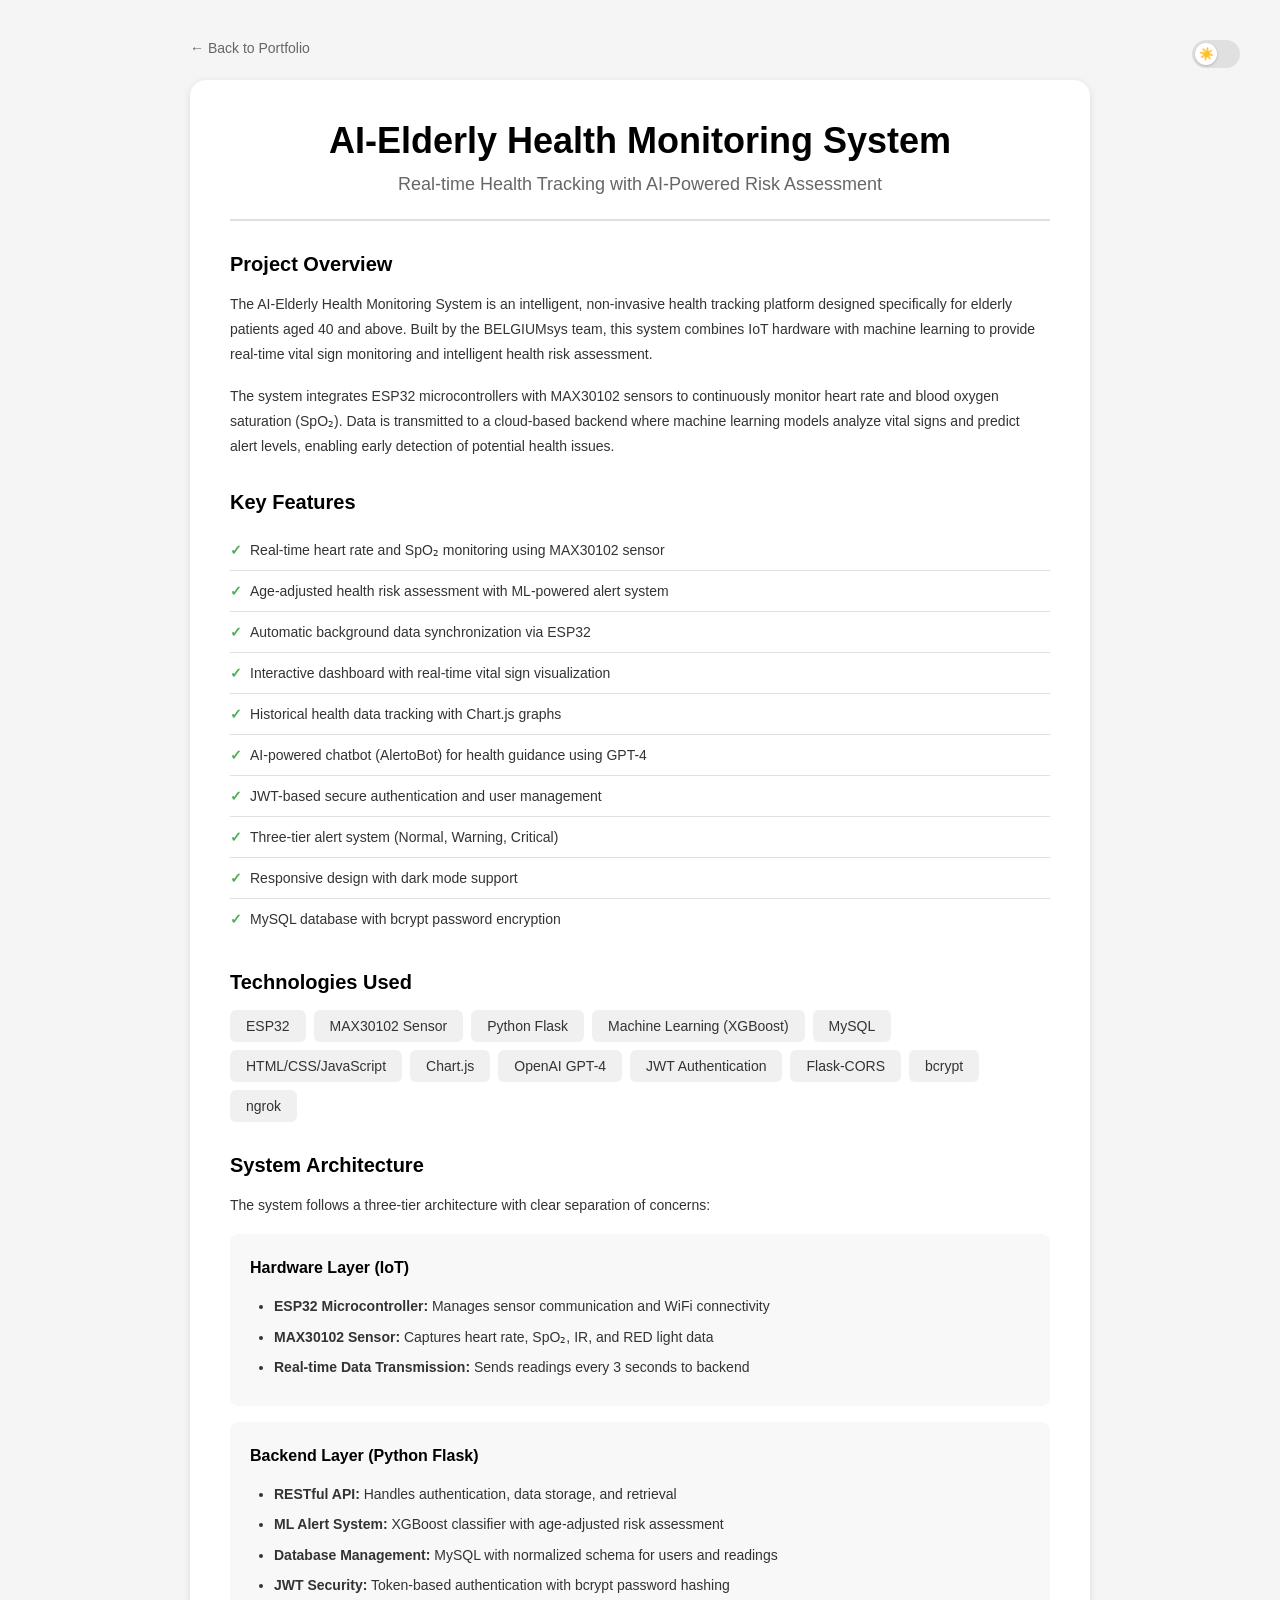
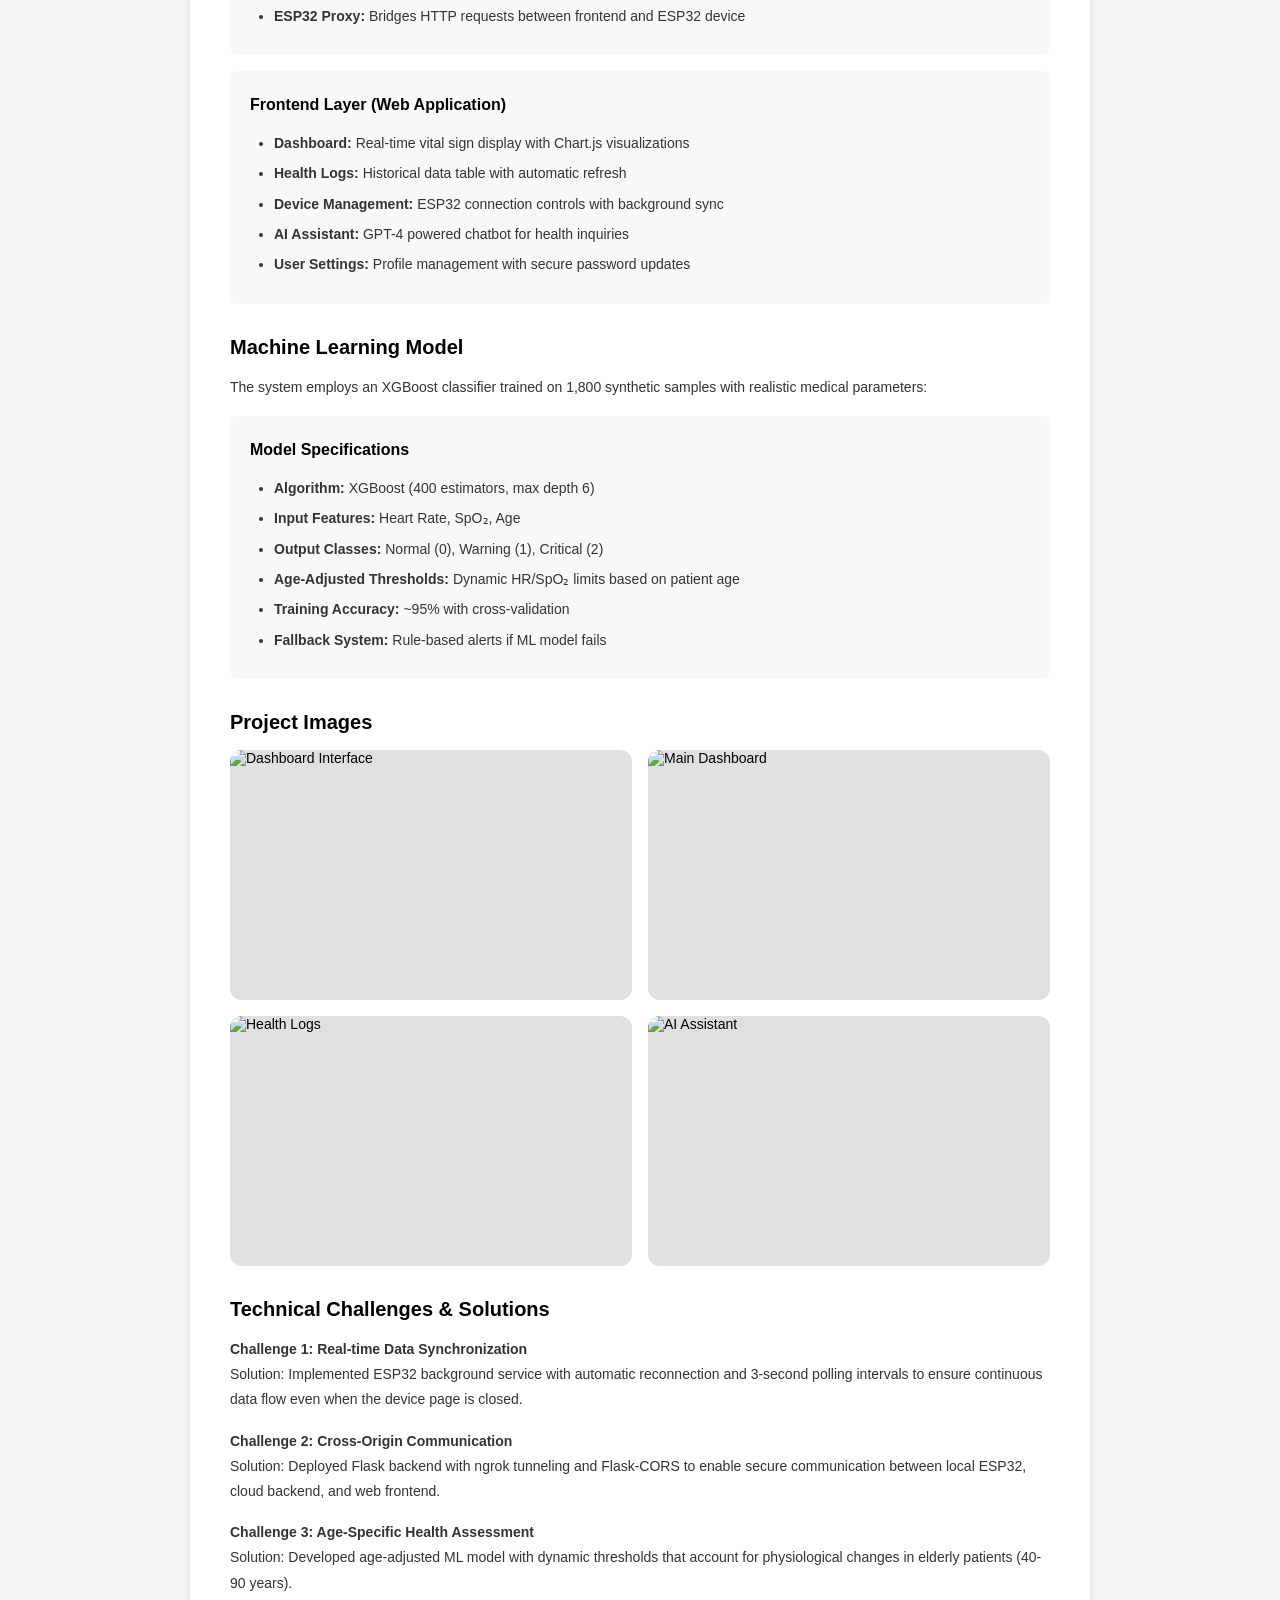
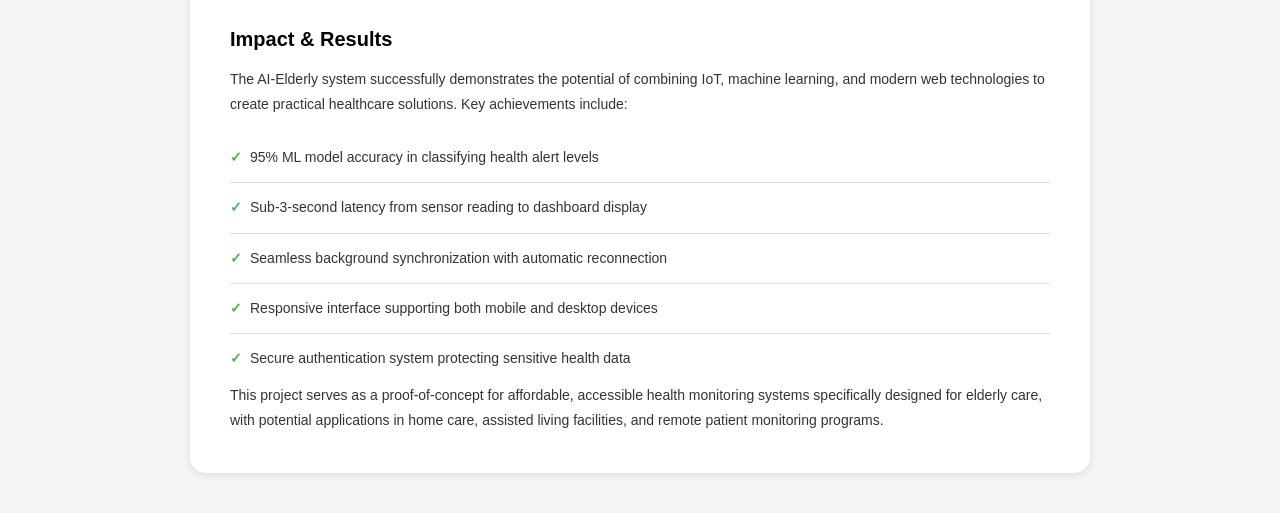
==== ai.html @ f2d1c5ce "Add files via upload" ====
<!DOCTYPE html>
<html lang="en">
<head>
    <meta charset="UTF-8">
    <meta name="viewport" content="width=device-width, initial-scale=1.0">
    <title>AI-Elderly - Project Details</title>
    <style>
        * {
            margin: 0;
            padding: 0;
            box-sizing: border-box;
        }

        body {
            font-family: -apple-system, BlinkMacSystemFont, 'Segoe UI', Roboto, 'Helvetica Neue', Arial, sans-serif;
            background: #f5f5f5;
            padding: 40px 20px;
            transition: background 0.3s ease;
            font-size: 14px;
            min-height: 100vh;
        }

        body.dark-mode {
            background: #1a1a1a;
        }

        .container {
            max-width: 900px;
            margin: 0 auto;
        }

        .back-button {
            display: inline-flex;
            align-items: center;
            gap: 8px;
            color: #666;
            text-decoration: none;
            font-size: 14px;
            margin-bottom: 24px;
            transition: color 0.3s ease;
            font-weight: 500;
        }

        .back-button:hover {
            color: #000;
        }

        body.dark-mode .back-button {
            color: #aaa;
        }

        body.dark-mode .back-button:hover {
            color: #fff;
        }

        .project-card {
            background: white;
            border-radius: 16px;
            padding: 40px;
            box-shadow: 0 2px 8px rgba(0, 0, 0, 0.1);
            transition: all 0.3s ease;
        }

        body.dark-mode .project-card {
            background: #2d2d2d;
            box-shadow: 0 2px 8px rgba(0, 0, 0, 0.5);
        }

        .project-header {
            text-align: center;
            margin-bottom: 32px;
            padding-bottom: 24px;
            border-bottom: 2px solid #e0e0e0;
        }

        body.dark-mode .project-header {
            border-bottom-color: #4d4d4d;
        }

        .project-title {
            font-size: 36px;
            font-weight: 700;
            color: #000;
            margin-bottom: 12px;
            transition: color 0.3s ease;
        }

        body.dark-mode .project-title {
            color: #fff;
        }

        .project-subtitle {
            font-size: 18px;
            color: #666;
            transition: color 0.3s ease;
        }

        body.dark-mode .project-subtitle {
            color: #aaa;
        }

        .toggle-switch {
            position: fixed;
            top: 40px;
            right: 40px;
            width: 48px;
            height: 28px;
            background: #e0e0e0;
            border-radius: 14px;
            cursor: pointer;
            transition: background 0.3s;
            z-index: 1000;
        }

        .toggle-switch.active {
            background: #4a5568;
        }

        .toggle-knob {
            width: 22px;
            height: 22px;
            background: white;
            border-radius: 50%;
            position: absolute;
            top: 3px;
            left: 3px;
            transition: left 0.3s;
            box-shadow: 0 1px 3px rgba(0, 0, 0, 0.2);
        }

        .toggle-knob::before {
            content: '☀️';
            position: absolute;
            top: 50%;
            left: 50%;
            transform: translate(-50%, -50%);
            font-size: 12px;
        }

        .toggle-switch.active .toggle-knob {
            left: 23px;
        }

        .toggle-switch.active .toggle-knob::before {
            content: '🌙';
        }

        .section {
            margin-bottom: 32px;
        }

        .section:last-child {
            margin-bottom: 0;
        }

        .section-title {
            font-size: 20px;
            font-weight: 600;
            color: #000;
            margin-bottom: 16px;
            transition: color 0.3s ease;
        }

        body.dark-mode .section-title {
            color: #fff;
        }

        .section-content {
            color: #333;
            line-height: 1.8;
            transition: color 0.3s ease;
        }

        body.dark-mode .section-content {
            color: #ccc;
        }

        .section-content p {
            margin-bottom: 16px;
        }

        .section-content p:last-child {
            margin-bottom: 0;
        }

        .tech-tags {
            display: flex;
            flex-wrap: wrap;
            gap: 8px;
            margin-top: 12px;
        }

        .tag {
            background: #f0f0f0;
            padding: 8px 16px;
            border-radius: 6px;
            font-size: 14px;
            color: #333;
            transition: all 0.3s ease;
        }

        body.dark-mode .tag {
            background: #3d3d3d;
            color: #ccc;
        }

        .tag:hover {
            background: #e0e0e0;
        }

        body.dark-mode .tag:hover {
            background: #4d4d4d;
        }

        .image-gallery {
            display: grid;
            grid-template-columns: 1fr 1fr;
            gap: 16px;
            margin-top: 16px;
        }

        .image-container {
            width: 100%;
            height: 250px;
            background: #e0e0e0;
            border-radius: 12px;
            overflow: hidden;
            display: flex;
            align-items: center;
            justify-content: center;
            transition: all 0.3s ease;
        }

        body.dark-mode .image-container {
            background: #3d3d3d;
        }

        .image-container:hover {
            transform: translateY(-4px);
            box-shadow: 0 4px 12px rgba(0, 0, 0, 0.15);
        }

        .image-container img {
            width: 100%;
            height: 100%;
            object-fit: cover;
            cursor: pointer;
        }

        /* Modal styles for image preview */
        .modal {
            display: none;
            position: fixed;
            z-index: 2000;
            left: 0;
            top: 0;
            width: 100%;
            height: 100%;
            background-color: rgba(0, 0, 0, 0.9);
            animation: fadeIn 0.3s ease;
        }

        .modal.active {
            display: flex;
            align-items: center;
            justify-content: center;
        }

        .modal-content {
            max-width: 90%;
            max-height: 90%;
            object-fit: contain;
            animation: zoomIn 0.3s ease;
        }

        .modal-close {
            position: absolute;
            top: 20px;
            right: 40px;
            color: #fff;
            font-size: 40px;
            font-weight: bold;
            cursor: pointer;
            transition: color 0.3s ease;
        }

        .modal-close:hover {
            color: #ccc;
        }

        @keyframes fadeIn {
            from { opacity: 0; }
            to { opacity: 1; }
        }

        @keyframes zoomIn {
            from { transform: scale(0.8); opacity: 0; }
            to { transform: scale(1); opacity: 1; }
        }

        .placeholder-text {
            color: #999;
            font-size: 14px;
        }

        body.dark-mode .placeholder-text {
            color: #666;
        }

        .features-list {
            list-style: none;
            padding: 0;
        }

        .features-list li {
            padding: 12px 0;
            border-bottom: 1px solid #e0e0e0;
            color: #333;
            transition: all 0.3s ease;
        }

        body.dark-mode .features-list li {
            border-bottom-color: #4d4d4d;
            color: #ccc;
        }

        .features-list li:last-child {
            border-bottom: none;
        }

        .features-list li::before {
            content: '✓';
            display: inline-block;
            width: 20px;
            color: #4CAF50;
            font-weight: bold;
        }

        .architecture-section {
            background: #f8f8f8;
            padding: 20px;
            border-radius: 8px;
            margin-top: 16px;
        }

        body.dark-mode .architecture-section {
            background: #1a1a1a;
        }

        .architecture-section h4 {
            color: #000;
            font-size: 16px;
            font-weight: 600;
            margin-bottom: 12px;
        }

        body.dark-mode .architecture-section h4 {
            color: #fff;
        }

        .architecture-section ul {
            list-style: disc;
            padding-left: 24px;
            color: #333;
        }

        body.dark-mode .architecture-section ul {
            color: #ccc;
        }

        .architecture-section li {
            margin-bottom: 8px;
            line-height: 1.6;
        }

        @media (max-width: 768px) {
            .project-card {
                padding: 24px;
            }

            .project-title {
                font-size: 28px;
            }

            .project-subtitle {
                font-size: 16px;
            }

            .image-gallery {
                grid-template-columns: 1fr;
            }

            .toggle-switch {
                top: 20px;
                right: 20px;
            }
        }
    </style>
</head>
<body>
    <div class="toggle-switch" onclick="toggleDarkMode(this)">
        <div class="toggle-knob"></div>
    </div>

    <div class="container">
        <a href="index.html" class="back-button">← Back to Portfolio</a>

        <div class="project-card">
            <div class="project-header">
                <h1 class="project-title">AI-Elderly Health Monitoring System</h1>
                <p class="project-subtitle">Real-time Health Tracking with AI-Powered Risk Assessment</p>
            </div>

            <div class="section">
                <h2 class="section-title">Project Overview</h2>
                <div class="section-content">
                    <p>The AI-Elderly Health Monitoring System is an intelligent, non-invasive health tracking platform designed specifically for elderly patients aged 40 and above. Built by the BELGIUMsys team, this system combines IoT hardware with machine learning to provide real-time vital sign monitoring and intelligent health risk assessment.</p>
                    <p>The system integrates ESP32 microcontrollers with MAX30102 sensors to continuously monitor heart rate and blood oxygen saturation (SpO₂). Data is transmitted to a cloud-based backend where machine learning models analyze vital signs and predict alert levels, enabling early detection of potential health issues.</p>
                </div>
            </div>

            <div class="section">
                <h2 class="section-title">Key Features</h2>
                <ul class="features-list">
                    <li>Real-time heart rate and SpO₂ monitoring using MAX30102 sensor</li>
                    <li>Age-adjusted health risk assessment with ML-powered alert system</li>
                    <li>Automatic background data synchronization via ESP32</li>
                    <li>Interactive dashboard with real-time vital sign visualization</li>
                    <li>Historical health data tracking with Chart.js graphs</li>
                    <li>AI-powered chatbot (AlertoBot) for health guidance using GPT-4</li>
                    <li>JWT-based secure authentication and user management</li>
                    <li>Three-tier alert system (Normal, Warning, Critical)</li>
                    <li>Responsive design with dark mode support</li>
                    <li>MySQL database with bcrypt password encryption</li>
                </ul>
            </div>

            <div class="section">
                <h2 class="section-title">Technologies Used</h2>
                <div class="tech-tags">
                    <span class="tag">ESP32</span>
                    <span class="tag">MAX30102 Sensor</span>
                    <span class="tag">Python Flask</span>
                    <span class="tag">Machine Learning (XGBoost)</span>
                    <span class="tag">MySQL</span>
                    <span class="tag">HTML/CSS/JavaScript</span>
                    <span class="tag">Chart.js</span>
                    <span class="tag">OpenAI GPT-4</span>
                    <span class="tag">JWT Authentication</span>
                    <span class="tag">Flask-CORS</span>
                    <span class="tag">bcrypt</span>
                    <span class="tag">ngrok</span>
                </div>
            </div>

            <div class="section">
                <h2 class="section-title">System Architecture</h2>
                <div class="section-content">
                    <p>The system follows a three-tier architecture with clear separation of concerns:</p>
                    
                    <div class="architecture-section">
                        <h4>Hardware Layer (IoT)</h4>
                        <ul>
                            <li><strong>ESP32 Microcontroller:</strong> Manages sensor communication and WiFi connectivity</li>
                            <li><strong>MAX30102 Sensor:</strong> Captures heart rate, SpO₂, IR, and RED light data</li>
                            <li><strong>Real-time Data Transmission:</strong> Sends readings every 3 seconds to backend</li>
                        </ul>
                    </div>

                    <div class="architecture-section">
                        <h4>Backend Layer (Python Flask)</h4>
                        <ul>
                            <li><strong>RESTful API:</strong> Handles authentication, data storage, and retrieval</li>
                            <li><strong>ML Alert System:</strong> XGBoost classifier with age-adjusted risk assessment</li>
                            <li><strong>Database Management:</strong> MySQL with normalized schema for users and readings</li>
                            <li><strong>JWT Security:</strong> Token-based authentication with bcrypt password hashing</li>
                            <li><strong>ESP32 Proxy:</strong> Bridges HTTP requests between frontend and ESP32 device</li>
                        </ul>
                    </div>

                    <div class="architecture-section">
                        <h4>Frontend Layer (Web Application)</h4>
                        <ul>
                            <li><strong>Dashboard:</strong> Real-time vital sign display with Chart.js visualizations</li>
                            <li><strong>Health Logs:</strong> Historical data table with automatic refresh</li>
                            <li><strong>Device Management:</strong> ESP32 connection controls with background sync</li>
                            <li><strong>AI Assistant:</strong> GPT-4 powered chatbot for health inquiries</li>
                            <li><strong>User Settings:</strong> Profile management with secure password updates</li>
                        </ul>
                    </div>
                </div>
            </div>

            <div class="section">
                <h2 class="section-title">Machine Learning Model</h2>
                <div class="section-content">
                    <p>The system employs an XGBoost classifier trained on 1,800 synthetic samples with realistic medical parameters:</p>
                    
                    <div class="architecture-section">
                        <h4>Model Specifications</h4>
                        <ul>
                            <li><strong>Algorithm:</strong> XGBoost (400 estimators, max depth 6)</li>
                            <li><strong>Input Features:</strong> Heart Rate, SpO₂, Age</li>
                            <li><strong>Output Classes:</strong> Normal (0), Warning (1), Critical (2)</li>
                            <li><strong>Age-Adjusted Thresholds:</strong> Dynamic HR/SpO₂ limits based on patient age</li>
                            <li><strong>Training Accuracy:</strong> ~95% with cross-validation</li>
                            <li><strong>Fallback System:</strong> Rule-based alerts if ML model fails</li>
                        </ul>
                    </div>
                </div>
            </div>

            <div class="section">
                <h2 class="section-title">Project Images</h2>
                <div class="image-gallery">
                    <div class="image-container">
                        <img src="../assets/db.png" alt="Dashboard Interface" onclick="openModal(this.src)">
                    </div>
                    <div class="image-container">
                        <img src="../assets/maindb.png" alt="Main Dashboard" onclick="openModal(this.src)">
                    </div>
                    <div class="image-container">
                        <img src="../assets/hl.png" alt="Health Logs" onclick="openModal(this.src)">
                    </div>
                    <div class="image-container">
                        <img src="../assets/chatbot.png" alt="AI Assistant" onclick="openModal(this.src)">
                    </div>
                </div>
            </div>

            <div class="section">
                <h2 class="section-title">Technical Challenges & Solutions</h2>
                <div class="section-content">
                    <p><strong>Challenge 1: Real-time Data Synchronization</strong><br>
                    Solution: Implemented ESP32 background service with automatic reconnection and 3-second polling intervals to ensure continuous data flow even when the device page is closed.</p>
                    
                    <p><strong>Challenge 2: Cross-Origin Communication</strong><br>
                    Solution: Deployed Flask backend with ngrok tunneling and Flask-CORS to enable secure communication between local ESP32, cloud backend, and web frontend.</p>
                    
                    <p><strong>Challenge 3: Age-Specific Health Assessment</strong><br>
                    Solution: Developed age-adjusted ML model with dynamic thresholds that account for physiological changes in elderly patients (40-90 years).</p>
                </div>
            </div>

            <div class="section">
                <h2 class="section-title">Impact & Results</h2>
                <div class="section-content">
                    <p>The AI-Elderly system successfully demonstrates the potential of combining IoT, machine learning, and modern web technologies to create practical healthcare solutions. Key achievements include:</p>
                    <ul class="features-list">
                        <li>95% ML model accuracy in classifying health alert levels</li>
                        <li>Sub-3-second latency from sensor reading to dashboard display</li>
                        <li>Seamless background synchronization with automatic reconnection</li>
                        <li>Responsive interface supporting both mobile and desktop devices</li>
                        <li>Secure authentication system protecting sensitive health data</li>
                    </ul>
                    <p>This project serves as a proof-of-concept for affordable, accessible health monitoring systems specifically designed for elderly care, with potential applications in home care, assisted living facilities, and remote patient monitoring programs.</p>
                </div>
            </div>
        </div>
    </div>

    <!-- Image Modal -->
    <div id="imageModal" class="modal" onclick="closeModal()">
        <span class="modal-close">&times;</span>
        <img class="modal-content" id="modalImage" alt="Full screen image">
    </div>

    <script>
        function toggleDarkMode(element) {
            element.classList.toggle('active');
            document.body.classList.toggle('dark-mode');
            
            const isDarkMode = document.body.classList.contains('dark-mode');
            localStorage.setItem('darkMode', isDarkMode);
        }

        window.addEventListener('DOMContentLoaded', () => {
            const isDarkMode = localStorage.getItem('darkMode') === 'true';
            if (isDarkMode) {
                document.body.classList.add('dark-mode');
                document.querySelector('.toggle-switch').classList.add('active');
            }
        });

        // Image modal functions
        function openModal(imageSrc) {
            const modal = document.getElementById('imageModal');
            const modalImg = document.getElementById('modalImage');
            modal.classList.add('active');
            modalImg.src = imageSrc;
            document.body.style.overflow = 'hidden'; // Prevent scrolling when modal is open
        }

        function closeModal() {
            const modal = document.getElementById('imageModal');
            modal.classList.remove('active');
            document.body.style.overflow = ''; // Restore scrolling
        }

        // Close modal on ESC key
        document.addEventListener('keydown', (e) => {
            if (e.key === 'Escape') {
                closeModal();
            }
        });
    </script>
</body>
</html>
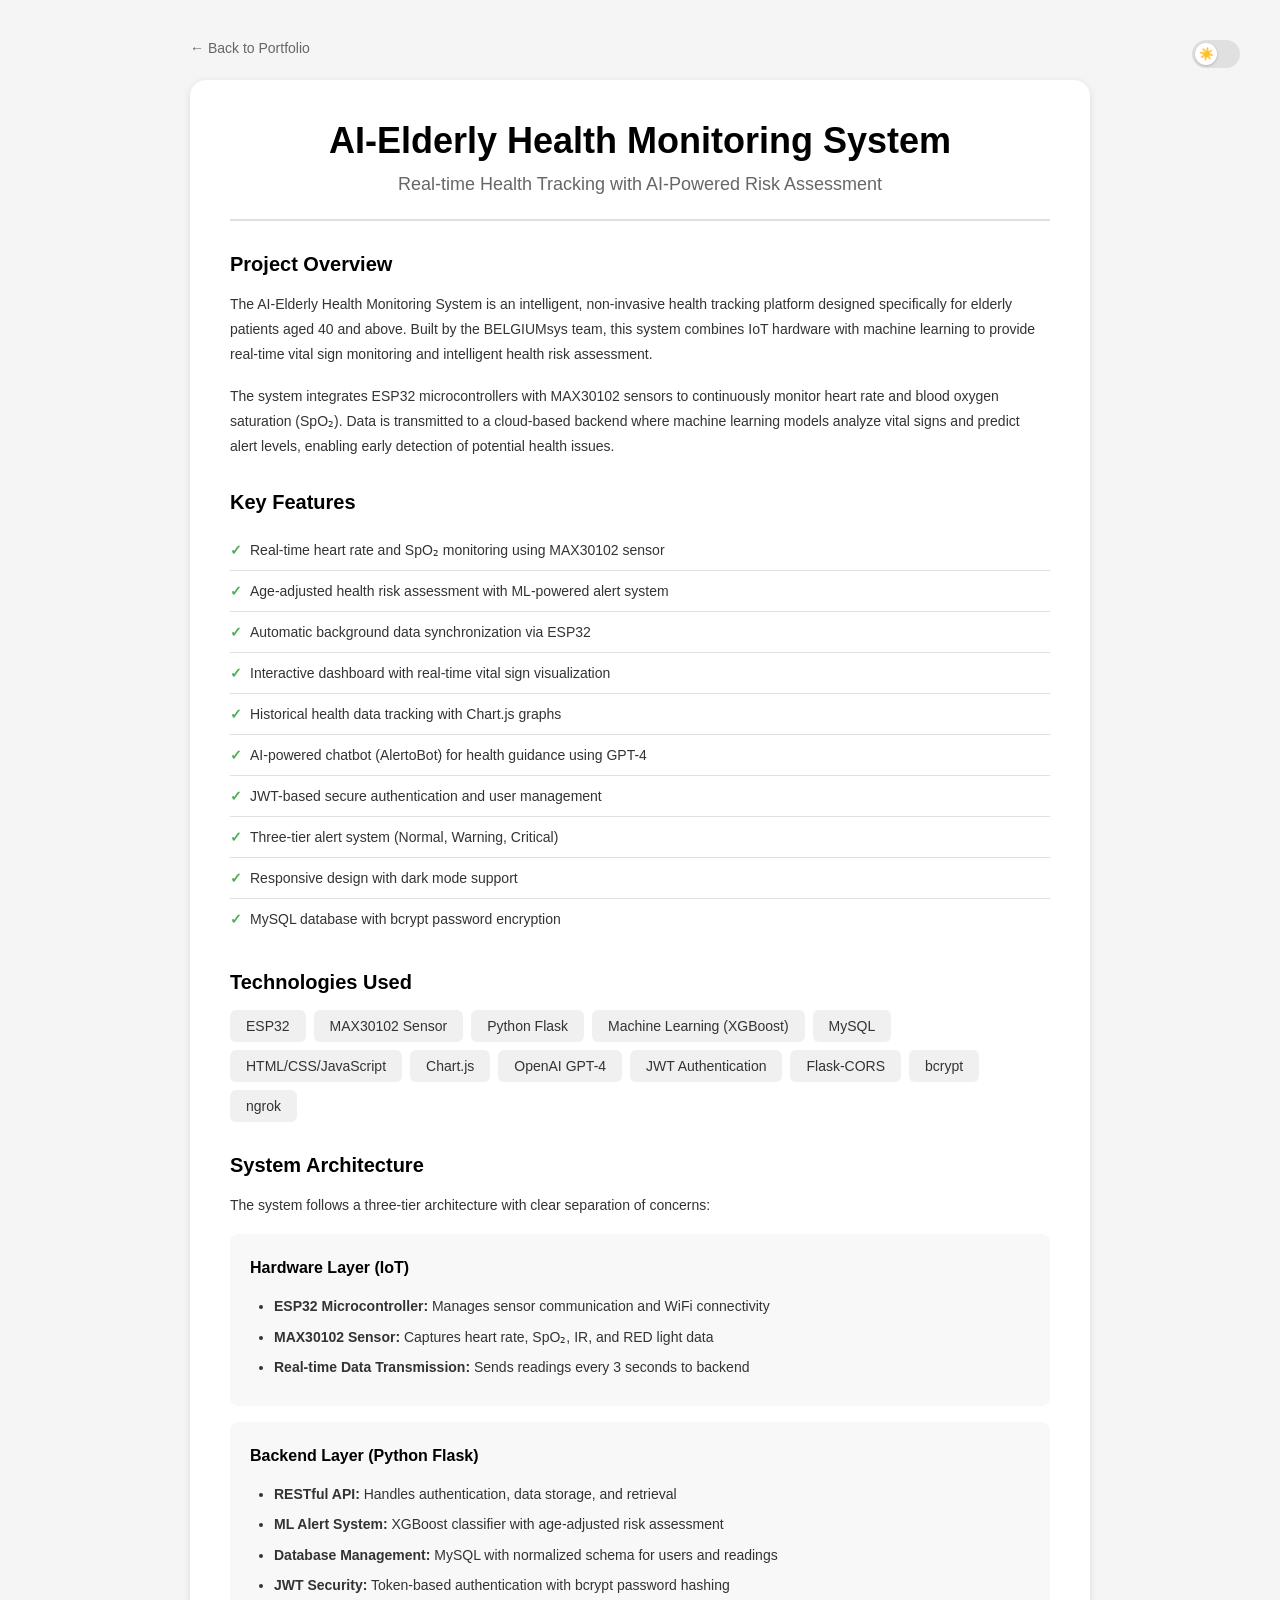
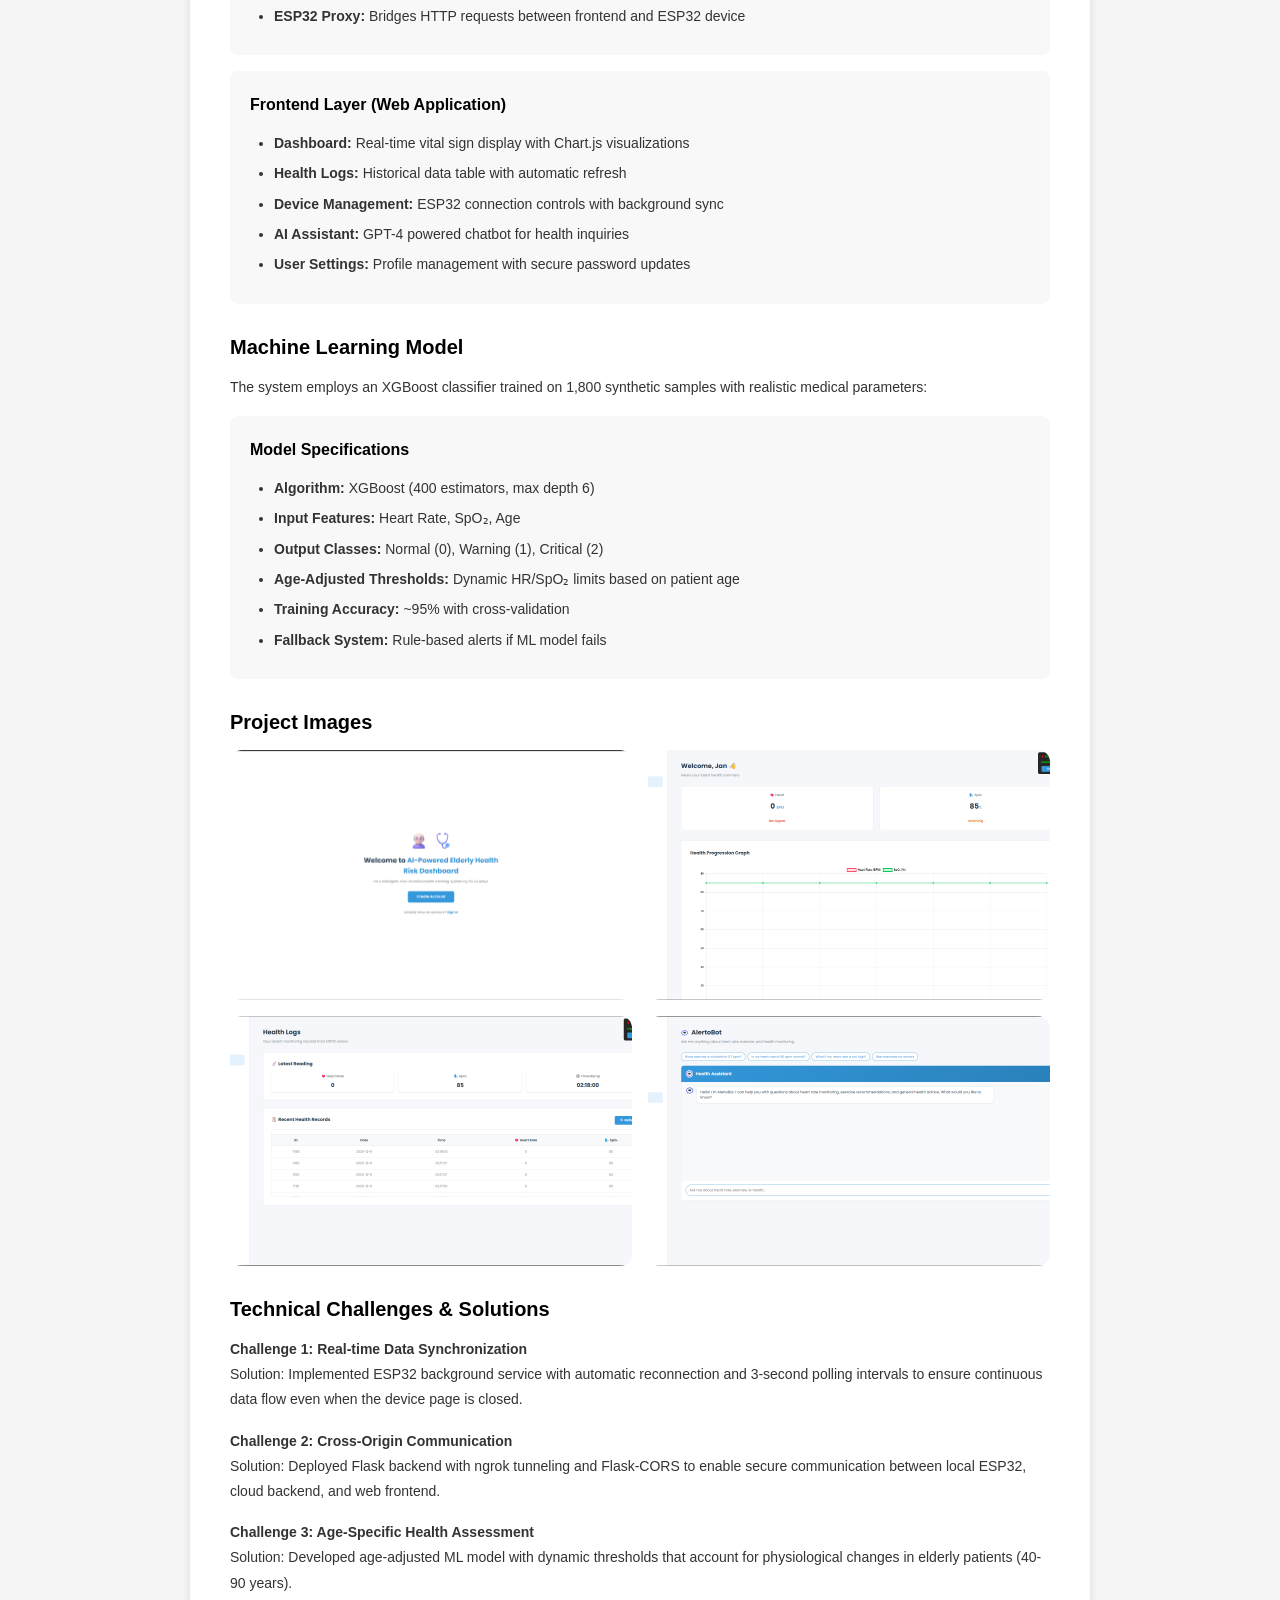
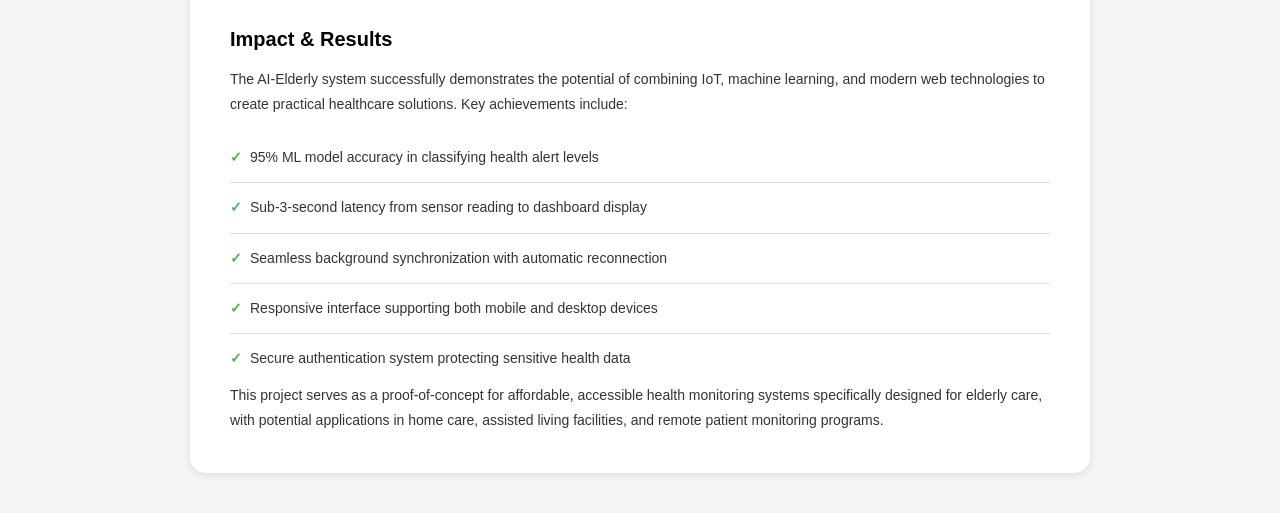
==== commit 1a511a14: "Fix HTML structure and update project details" ====
--- a/ai.html
+++ b/ai.html
@@ -514,16 +514,16 @@
                 <h2 class="section-title">Project Images</h2>
                 <div class="image-gallery">
                     <div class="image-container">
-                        <img src="../assets/db.png" alt="Dashboard Interface" onclick="openModal(this.src)">
+                        <img src="db.png" alt="Dashboard Interface" onclick="openModal(this.src)">
                     </div>
                     <div class="image-container">
-                        <img src="../assets/maindb.png" alt="Main Dashboard" onclick="openModal(this.src)">
+                        <img src="maindb.png" alt="Main Dashboard" onclick="openModal(this.src)">
                     </div>
                     <div class="image-container">
-                        <img src="../assets/hl.png" alt="Health Logs" onclick="openModal(this.src)">
+                        <img src="hl.png" alt="Health Logs" onclick="openModal(this.src)">
                     </div>
                     <div class="image-container">
-                        <img src="../assets/chatbot.png" alt="AI Assistant" onclick="openModal(this.src)">
+                        <img src="chatbot.png" alt="AI Assistant" onclick="openModal(this.src)">
                     </div>
                 </div>
             </div>
@@ -605,4 +605,5 @@
         });
     </script>
 </body>
-</html>+
+</html>
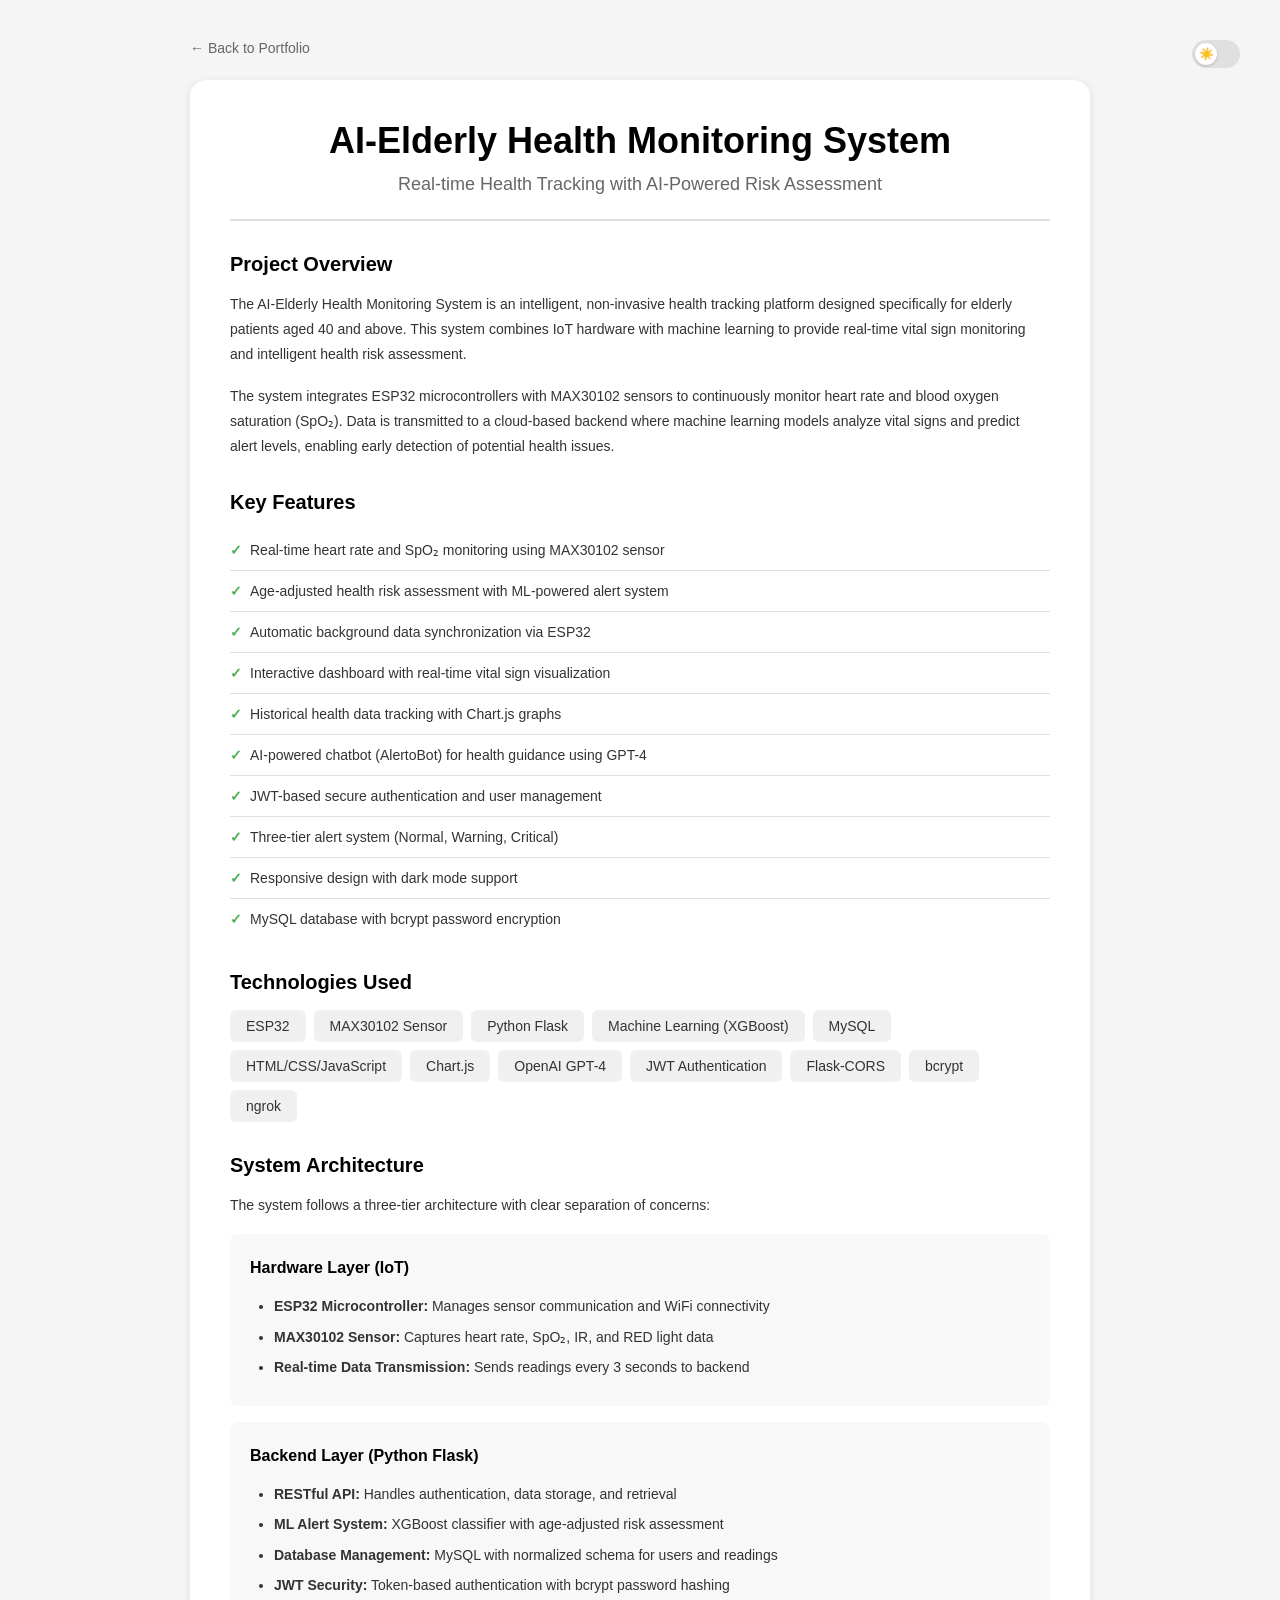
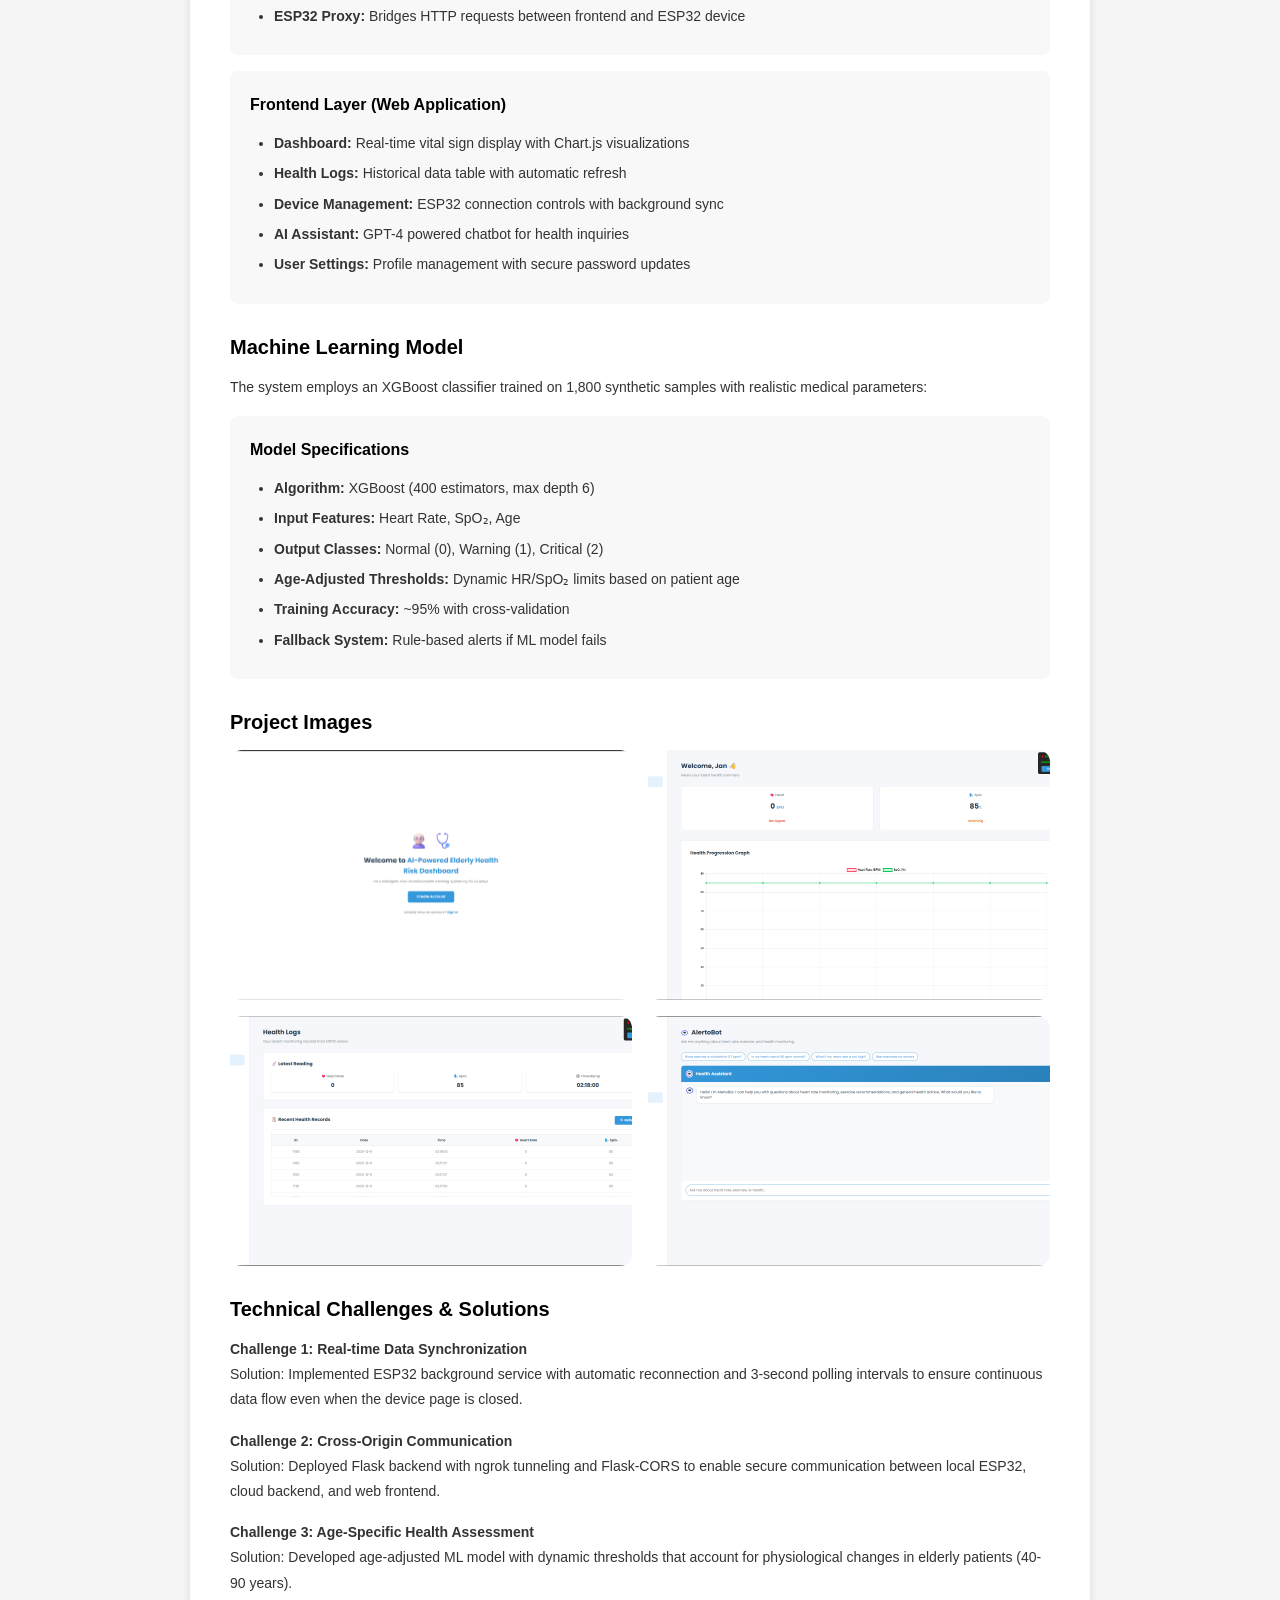
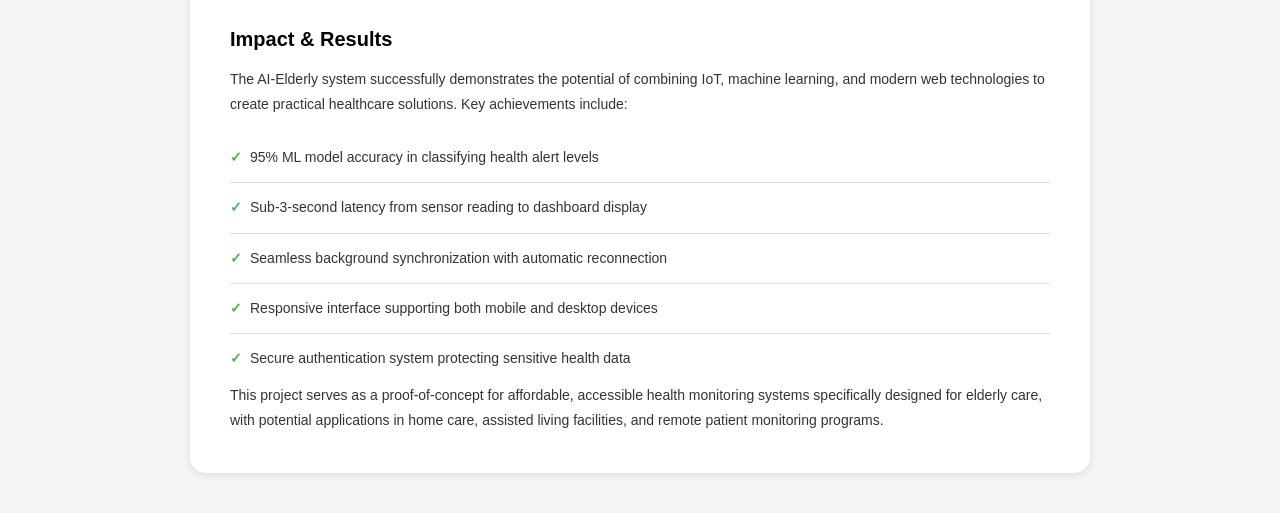
==== commit 4be62579: "Update ai.html" ====
--- a/ai.html
+++ b/ai.html
@@ -414,7 +414,7 @@
             <div class="section">
                 <h2 class="section-title">Project Overview</h2>
                 <div class="section-content">
-                    <p>The AI-Elderly Health Monitoring System is an intelligent, non-invasive health tracking platform designed specifically for elderly patients aged 40 and above. Built by the BELGIUMsys team, this system combines IoT hardware with machine learning to provide real-time vital sign monitoring and intelligent health risk assessment.</p>
+                    <p>The AI-Elderly Health Monitoring System is an intelligent, non-invasive health tracking platform designed specifically for elderly patients aged 40 and above. This system combines IoT hardware with machine learning to provide real-time vital sign monitoring and intelligent health risk assessment.</p>
                     <p>The system integrates ESP32 microcontrollers with MAX30102 sensors to continuously monitor heart rate and blood oxygen saturation (SpO₂). Data is transmitted to a cloud-based backend where machine learning models analyze vital signs and predict alert levels, enabling early detection of potential health issues.</p>
                 </div>
             </div>
@@ -607,3 +607,4 @@
 </body>
 
 </html>
+
